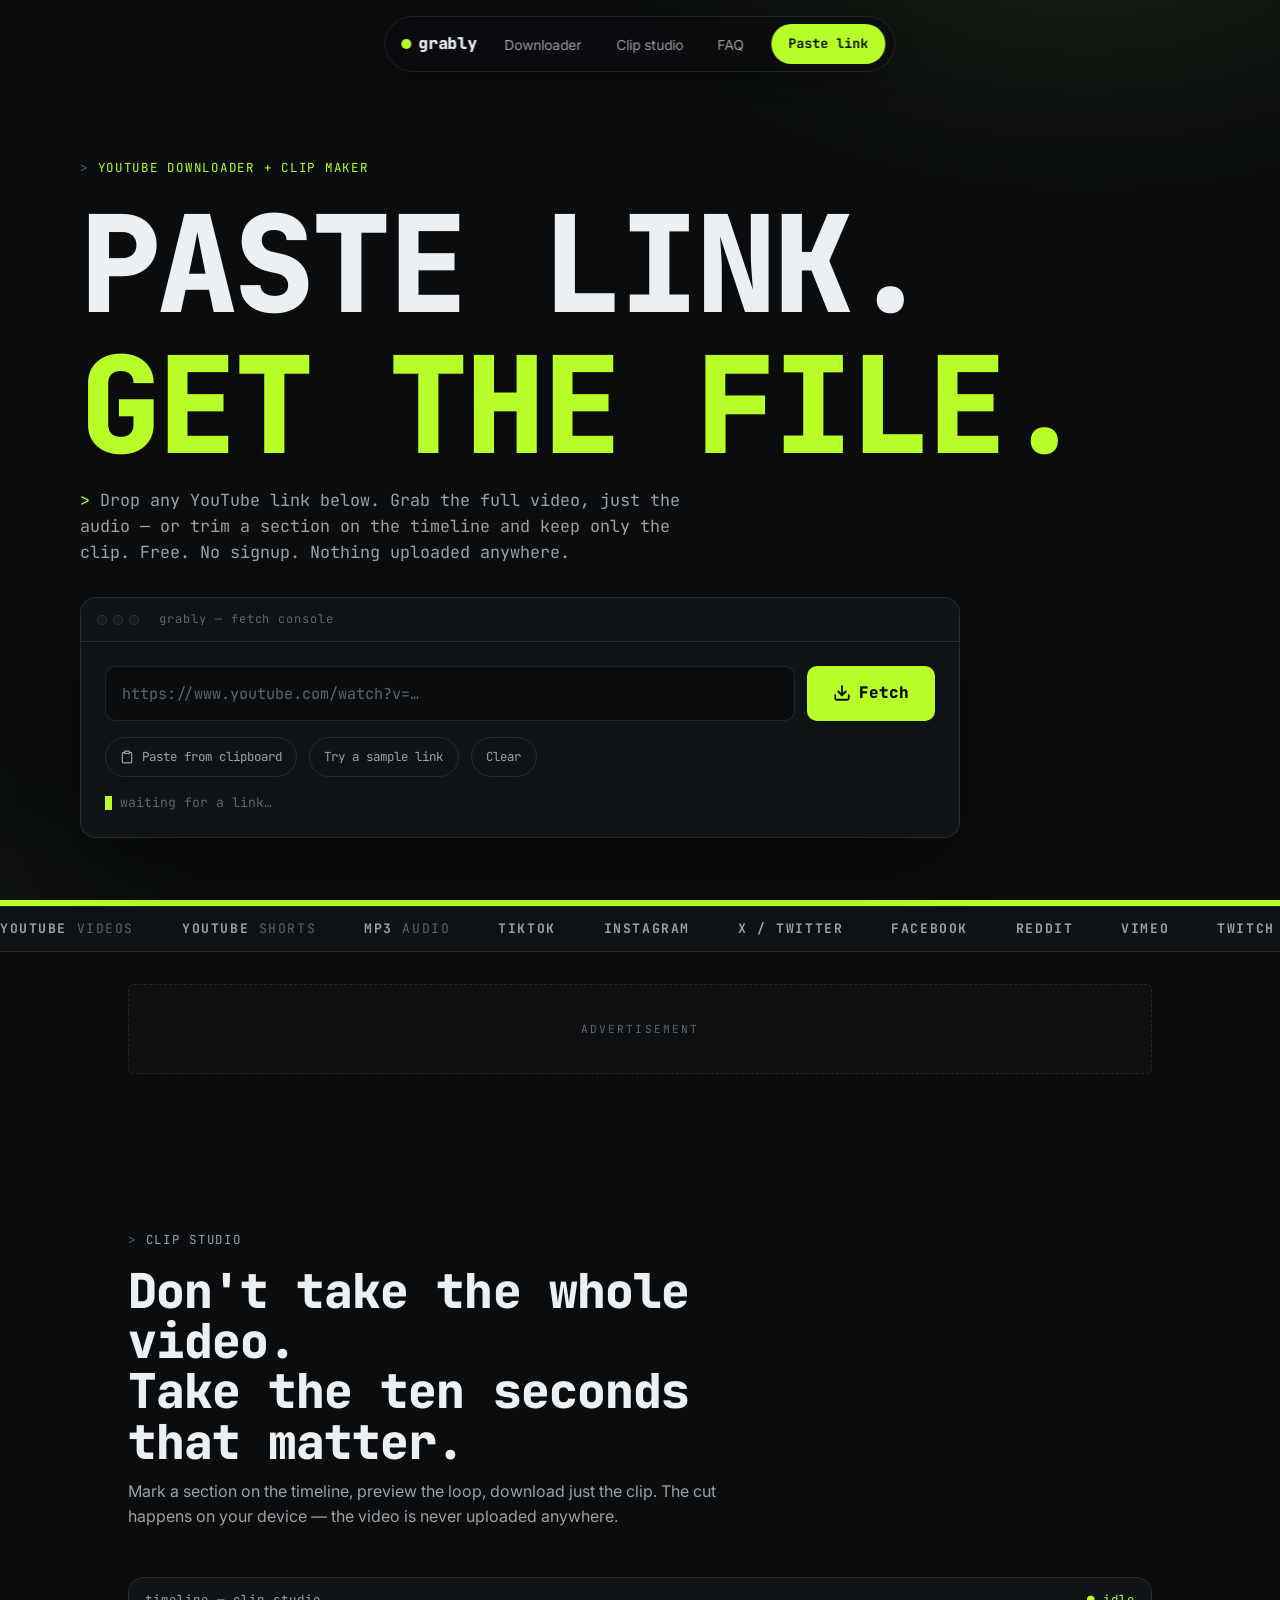
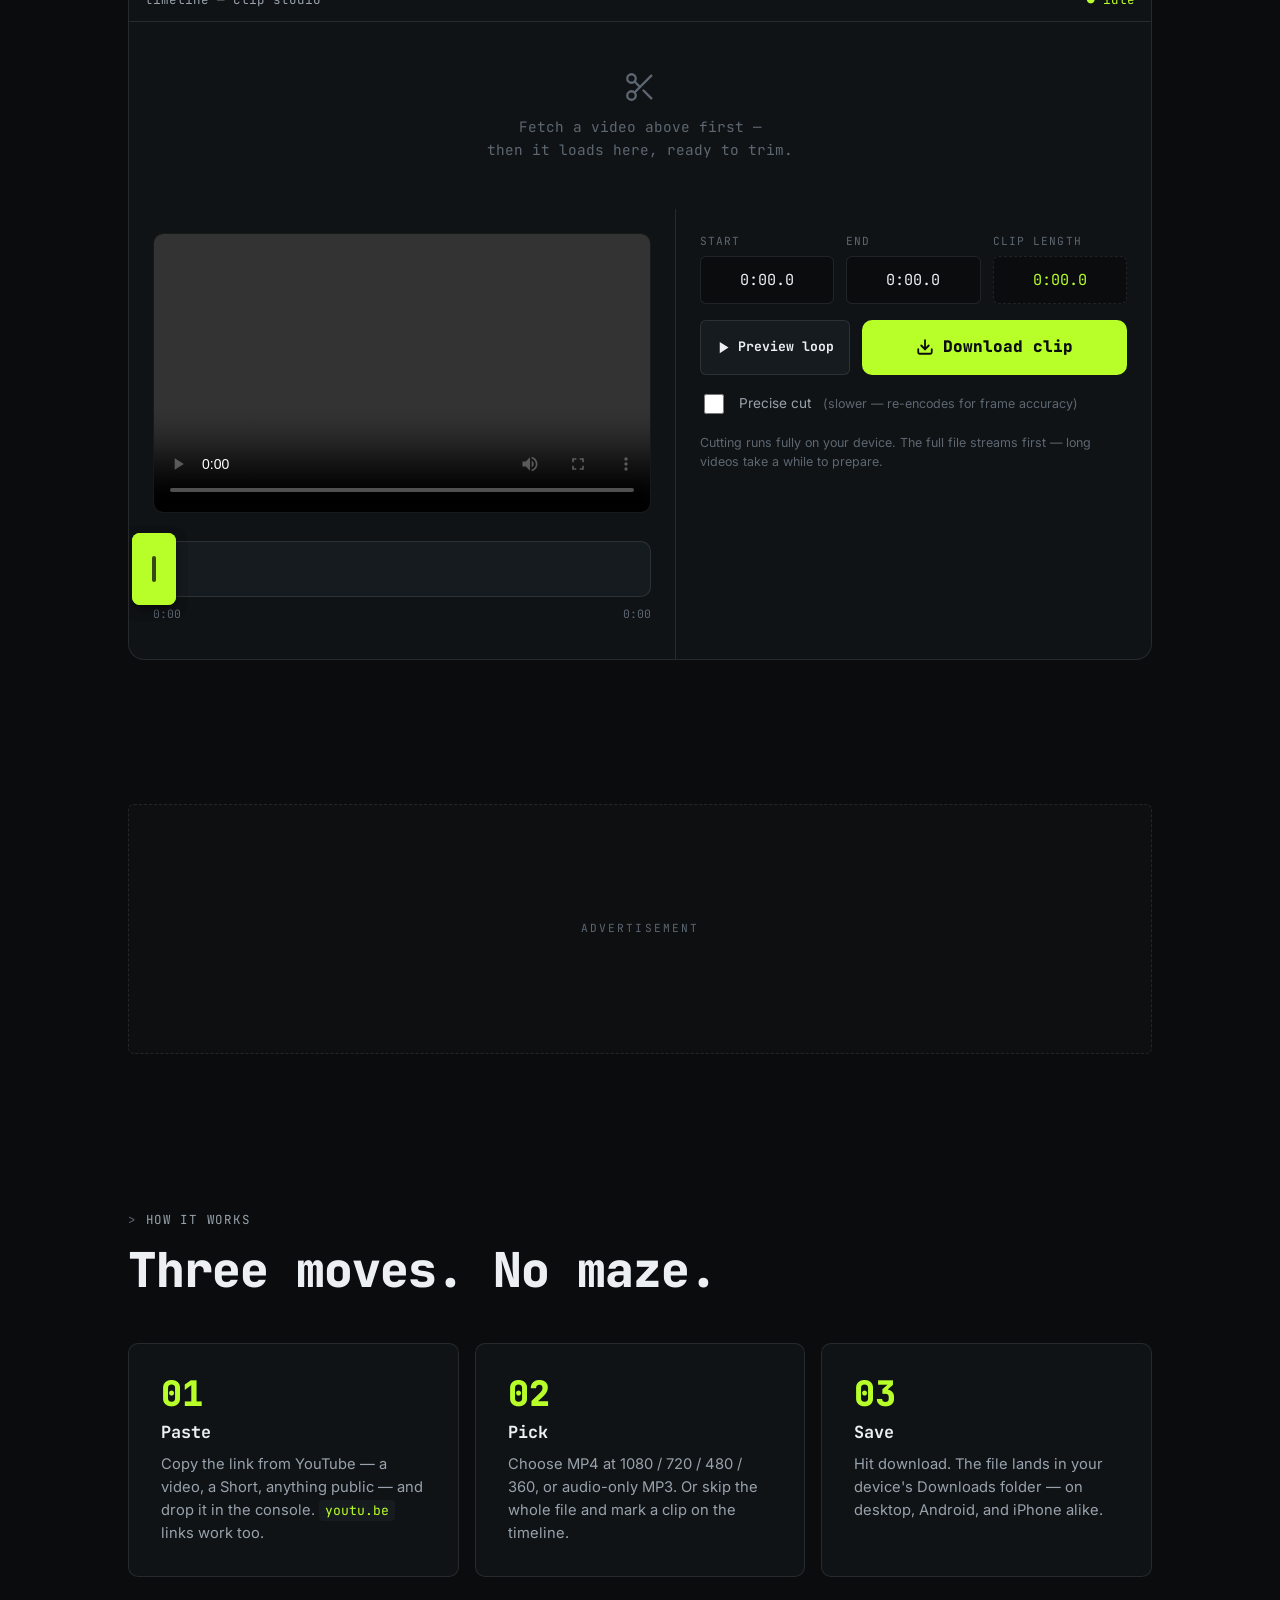
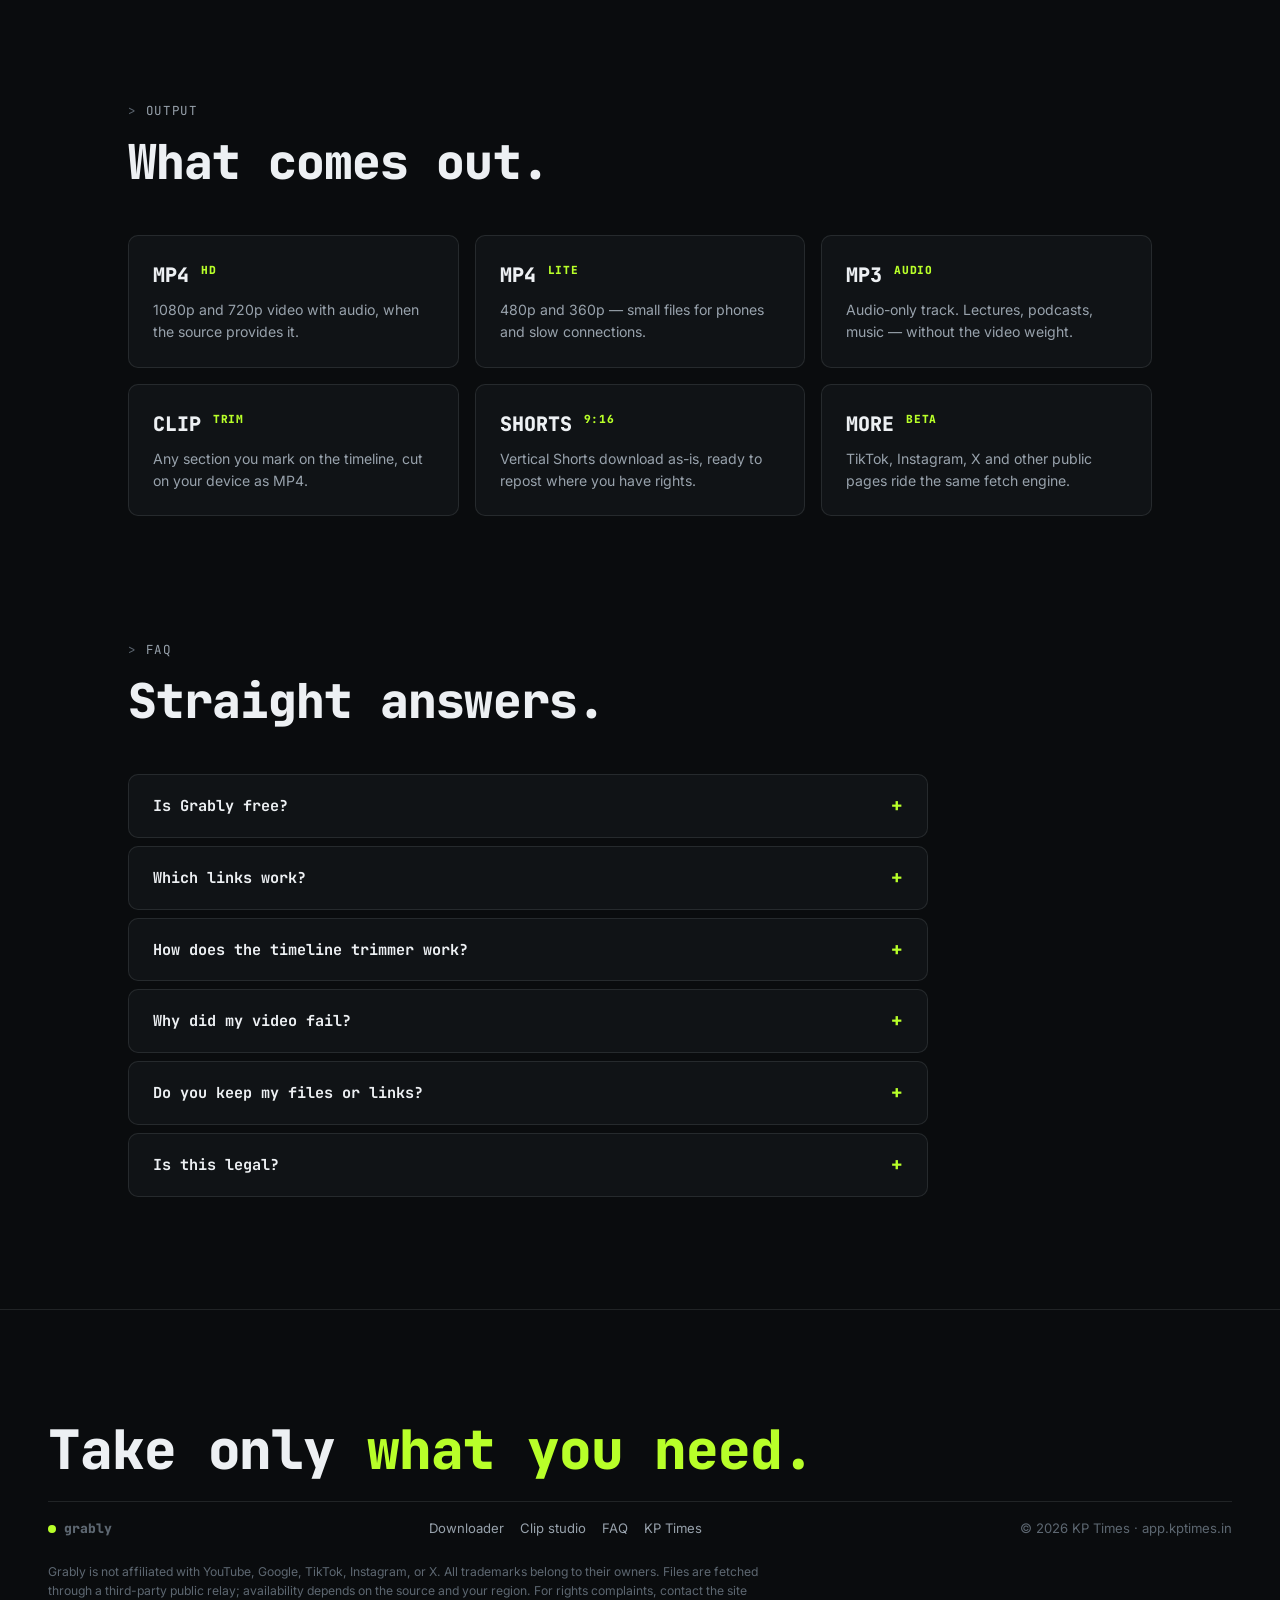
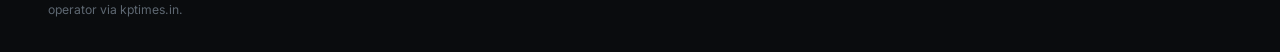
==== index.html @ d550abc9 "Grably v1: downloader console + timeline clip studio" ====
<!DOCTYPE html>
<html lang="en">
<head>
<meta charset="UTF-8">
<meta name="viewport" content="width=device-width, initial-scale=1.0">
<title>Grably — YouTube Video Downloader & Clip Maker</title>
<meta name="description" content="Paste a YouTube link, download the video or audio in seconds. Trim any section on the timeline and save just the clip. Free, no signup, works on any device.">
<link rel="canonical" href="https://app.kptimes.in/">
<meta property="og:title" content="Grably — Paste link. Get the file.">
<meta property="og:description" content="Download YouTube videos & audio, or trim a clip on the timeline. Free, no signup.">
<meta property="og:type" content="website">
<meta property="og:url" content="https://app.kptimes.in/">
<meta name="theme-color" content="#0a0c0e">
<link rel="icon" href="data:image/svg+xml,%3Csvg xmlns='http://www.w3.org/2000/svg' viewBox='0 0 32 32'%3E%3Crect width='32' height='32' rx='7' fill='%230a0c0e'/%3E%3Ccircle cx='16' cy='16' r='6' fill='%23b8ff29'/%3E%3Cpath d='M16 10v12M10 16h12' stroke='%230a0c0e' stroke-width='2.4' stroke-linecap='round'/%3E%3C/svg%3E">
<link rel="preconnect" href="https://fonts.googleapis.com">
<link rel="preconnect" href="https://fonts.gstatic.com" crossorigin>
<link href="https://fonts.googleapis.com/css2?family=Inter:wght@400;500;600&family=JetBrains+Mono:wght@500;700;800&display=swap" rel="stylesheet">
<link rel="stylesheet" href="css/tokens.css">
<link rel="stylesheet" href="css/app.css">
<script type="application/ld+json">
{"@context":"https://schema.org","@type":"WebApplication","name":"Grably","url":"https://app.kptimes.in/","applicationCategory":"MultimediaApplication","operatingSystem":"Any","offers":{"@type":"Offer","price":"0","priceCurrency":"USD"},"description":"Paste a YouTube link to download the video or audio, or trim a section on the timeline and save the clip."}
</script>
<script type="application/ld+json">
{"@context":"https://schema.org","@type":"FAQPage","mainEntity":[
{"@type":"Question","name":"Is Grably free?","acceptedAnswer":{"@type":"Answer","text":"Yes. No signup, no watermark, no download limits on our side."}},
{"@type":"Question","name":"Which sites work?","acceptedAnswer":{"@type":"Answer","text":"YouTube first — videos and Shorts. Many other public video pages also work through the same fetch engine."}},
{"@type":"Question","name":"How does the clip trimmer work?","acceptedAnswer":{"@type":"Answer","text":"Drag the two handles on the timeline to mark your section, preview it, then download just that clip. Cutting happens on your own device — nothing is uploaded anywhere."}},
{"@type":"Question","name":"Why did a video fail?","acceptedAnswer":{"@type":"Answer","text":"Private, age-restricted, region-locked or DRM-protected videos can't be fetched. The free relay can also be busy at peak times — wait a minute and retry."}},
{"@type":"Question","name":"Do you store my downloads?","acceptedAnswer":{"@type":"Answer","text":"No. Files pass through a transient relay and are never stored by us. Your link history stays in your own browser."}}
]}
</script>
</head>
<body>

<nav class="nav-pill" aria-label="Primary">
  <a class="wordmark" href="#top" aria-label="Grably home"><span class="dot" aria-hidden="true"></span>grably</a>
  <ul class="nav-pill__links">
    <li><a href="#downloader">Downloader</a></li>
    <li><a href="#studio">Clip studio</a></li>
    <li><a href="#faq">FAQ</a></li>
  </ul>
  <a class="btn-pill" href="#downloader">Paste link</a>
</nav>

<main id="top">
<!-- ============ MARQUEE HERO ============ -->
<header class="marquee" id="downloader">
  <div class="marquee__bg" aria-hidden="true"></div>
  <div class="marquee__inner">
    <p class="kicker">youtube downloader + clip maker</p>
    <h1 class="display-xxl">PASTE LINK.<br><span class="accent">GET THE FILE.</span></h1>
    <p class="marquee__sub"><span class="prompt">></span> Drop any YouTube link below. Grab the full video, just the audio — or trim a section on the timeline and keep only the clip. Free. No signup. Nothing uploaded anywhere.</p>

    <div class="console" role="region" aria-label="Video downloader">
      <div class="console__bar"><span class="lights" aria-hidden="true"><i></i><i></i><i></i></span>grably — fetch console</div>
      <div class="console__body">
        <div class="url-row">
          <input class="url-input" id="urlInput" type="url" inputmode="url" autocomplete="off" spellcheck="false"
                 placeholder="https://www.youtube.com/watch?v=…" aria-label="Paste a video link">
          <button class="btn-fetch" id="fetchBtn">
            <svg viewBox="0 0 24 24" fill="none" stroke="currentColor" stroke-width="2.4" stroke-linecap="round" stroke-linejoin="round" aria-hidden="true"><path d="M21 15v4a2 2 0 0 1-2 2H5a2 2 0 0 1-2-2v-4"/><polyline points="7 10 12 15 17 10"/><line x1="12" y1="15" x2="12" y2="3"/></svg>
            <span id="fetchLabel">Fetch</span>
          </button>
        </div>
        <div class="row-helpers">
          <button class="chip-btn" id="pasteBtn">
            <svg viewBox="0 0 24 24" fill="none" stroke="currentColor" stroke-width="2" stroke-linecap="round" stroke-linejoin="round" aria-hidden="true"><rect x="8" y="2" width="8" height="4" rx="1"/><path d="M16 4h2a2 2 0 0 1 2 2v14a2 2 0 0 1-2 2H6a2 2 0 0 1-2-2V6a2 2 0 0 1 2-2h2"/></svg>
            Paste from clipboard
          </button>
          <button class="chip-btn" id="sampleBtn">Try a sample link</button>
          <button class="chip-btn" id="clearBtn">Clear</button>
        </div>
        <p class="status-line" id="statusLine" role="status" aria-live="polite"><span class="caret" aria-hidden="true"></span><span id="statusText">waiting for a link…</span></p>

        <div class="result" id="result">
          <div class="result__media">
            <img class="result__thumb" id="resThumb" alt="Video thumbnail" loading="lazy">
            <div>
              <p class="result__title" id="resTitle">—</p>
              <p class="result__meta" id="resMeta">—</p>
            </div>
          </div>
          <div class="quality-row" id="qualityRow" role="group" aria-label="Choose format and quality"></div>
          <div class="result__actions">
            <a class="btn-ghost" id="dlBtn" href="#" download>
              <svg viewBox="0 0 24 24" fill="none" stroke="currentColor" stroke-width="2.4" stroke-linecap="round" stroke-linejoin="round" aria-hidden="true"><path d="M21 15v4a2 2 0 0 1-2 2H5a2 2 0 0 1-2-2v-4"/><polyline points="7 10 12 15 17 10"/><line x1="12" y1="15" x2="12" y2="3"/></svg>
              Download file
            </a>
            <button class="btn-ghost" id="clipBtn">
              <svg viewBox="0 0 24 24" fill="none" stroke="currentColor" stroke-width="2" stroke-linecap="round" stroke-linejoin="round" aria-hidden="true"><circle cx="6" cy="6" r="3"/><circle cx="6" cy="18" r="3"/><line x1="20" y1="4" x2="8.12" y2="15.88"/><line x1="14.47" y1="14.48" x2="20" y2="20"/><line x1="8.12" y1="8.12" x2="12" y2="12"/></svg>
              Trim a clip instead
            </button>
          </div>
          <p class="fineprint">File streams from a public relay — links expire after a while, so download promptly. Only fetch videos you have the right to save.</p>
        </div>
      </div>
    </div>
  </div>
</header>

<hr class="rule-thick">

<div class="ticker" aria-hidden="true">
  <div class="ticker__track" id="tickerTrack">
    <span><b>YouTube</b> videos</span><span><b>YouTube</b> Shorts</span><span><b>MP3</b> audio</span><span><b>TikTok</b></span><span><b>Instagram</b></span><span><b>X / Twitter</b></span><span><b>Facebook</b></span><span><b>Reddit</b></span><span><b>Vimeo</b></span><span><b>Twitch clips</b></span><span><b>Timeline trimmer</b></span><span><b>No signup</b></span>
  </div>
</div>

<!-- leaderboard ad -->
<div class="ad-slot"><div class="ad-box" id="adLeaderboard" data-ad="leaderboard">Advertisement</div></div>

<!-- ============ CLIP STUDIO ============ -->
<section class="section" id="studio">
  <div class="wrap">
    <div class="section__head rv">
      <p class="kicker">clip studio</p>
      <h2>Don't take the whole video.<br>Take the ten seconds that matter.</h2>
      <p>Mark a section on the timeline, preview the loop, download just the clip. The cut happens on your device — the video is never uploaded anywhere.</p>
    </div>
    <div class="studio rv" role="region" aria-label="Timeline clip studio">
      <div class="studio__bar"><span>timeline — clip studio</span><span class="live" id="studioState">● idle</span></div>
      <div id="studioEmpty" class="studio__empty">
        <svg viewBox="0 0 24 24" fill="none" stroke="currentColor" stroke-width="1.6" stroke-linecap="round" stroke-linejoin="round" aria-hidden="true"><circle cx="6" cy="6" r="3"/><circle cx="6" cy="18" r="3"/><line x1="20" y1="4" x2="8.12" y2="15.88"/><line x1="14.47" y1="14.48" x2="20" y2="20"/><line x1="8.12" y1="8.12" x2="12" y2="12"/></svg>
        <p>Fetch a video above first —<br>then it loads here, ready to trim.</p>
      </div>
      <div class="studio__grid" id="studioGrid" hidden>
        <div class="studio__preview">
          <video id="clipVideo" controls playsinline preload="metadata" crossorigin="anonymous"></video>
          <div class="timeline" id="timeline" aria-label="Clip timeline. Drag the handles to set start and end.">
            <div class="timeline__track" id="tlTrack">
              <div class="timeline__sel" id="tlSel"></div>
              <div class="timeline__playhead" id="tlPlay"></div>
              <div class="handle" id="hStart" role="slider" tabindex="0" aria-label="Clip start" aria-valuemin="0" aria-valuemax="100" aria-valuenow="0"></div>
              <div class="handle" id="hEnd" role="slider" tabindex="0" aria-label="Clip end" aria-valuemin="0" aria-valuemax="100" aria-valuenow="100"></div>
            </div>
            <div class="timeline__scale"><span id="tTotal0">0:00</span><span id="tTotal1">0:00</span></div>
          </div>
        </div>
        <div class="studio__controls">
          <div class="time-fields">
            <div class="field"><label for="tStart">Start</label><input id="tStart" value="0:00.0" inputmode="numeric"></div>
            <div class="field"><label for="tEnd">End</label><input id="tEnd" value="0:00.0" inputmode="numeric"></div>
            <div class="field"><label for="tDur">Clip length</label><input id="tDur" class="ro" value="0:00.0" readonly tabindex="-1" aria-readonly="true"></div>
          </div>
          <div class="studio__btns">
            <button class="q-btn" id="previewBtn">
              <svg viewBox="0 0 24 24" fill="currentColor" aria-hidden="true"><polygon points="6 3 20 12 6 21 6 3"/></svg>
              Preview loop
            </button>
            <button class="btn-fetch" id="cutBtn" style="flex:1; min-width: 200px;">
              <svg viewBox="0 0 24 24" fill="none" stroke="currentColor" stroke-width="2.4" stroke-linecap="round" stroke-linejoin="round" aria-hidden="true"><path d="M21 15v4a2 2 0 0 1-2 2H5a2 2 0 0 1-2-2v-4"/><polyline points="7 10 12 15 17 10"/><line x1="12" y1="15" x2="12" y2="3"/></svg>
              <span id="cutLabel">Download clip</span>
            </button>
          </div>
          <label class="toggle-row"><input type="checkbox" id="preciseCut"> Precise cut <span class="fineprint">(slower — re-encodes for frame accuracy)</span></label>
          <div class="progress" id="cutProgress"><div class="progress__bar"><i id="cutBar"></i></div><span id="cutPct">0%</span></div>
          <p class="fineprint" id="cutNote">Cutting runs fully on your device. The full file streams first — long videos take a while to prepare.</p>
        </div>
      </div>
    </div>
  </div>
</section>

<!-- in-content ad -->
<div class="ad-slot"><div class="ad-box tall" id="adIncontent" data-ad="incontent">Advertisement</div></div>

<!-- ============ HOW IT WORKS ============ -->
<section class="section" id="how">
  <div class="wrap">
    <div class="section__head rv">
      <p class="kicker">how it works</p>
      <h2>Three moves. No maze.</h2>
    </div>
    <div class="steps">
      <div class="step rv"><span class="step__n">01</span><h3>Paste</h3><p>Copy the link from YouTube — a video, a Short, anything public — and drop it in the console. <code>youtu.be</code> links work too.</p></div>
      <div class="step rv"><span class="step__n">02</span><h3>Pick</h3><p>Choose MP4 at 1080 / 720 / 480 / 360, or audio-only MP3. Or skip the whole file and mark a clip on the timeline.</p></div>
      <div class="step rv"><span class="step__n">03</span><h3>Save</h3><p>Hit download. The file lands in your device's Downloads folder — on desktop, Android, and iPhone alike.</p></div>
    </div>
  </div>
</section>

<!-- ============ FORMATS ============ -->
<section class="section" id="formats" style="padding-top:0">
  <div class="wrap">
    <div class="section__head rv">
      <p class="kicker">output</p>
      <h2>What comes out.</h2>
    </div>
    <div class="format-grid">
      <div class="format rv"><b>MP4 <span class="tag">HD</span></b><span>1080p and 720p video with audio, when the source provides it.</span></div>
      <div class="format rv"><b>MP4 <span class="tag">LITE</span></b><span>480p and 360p — small files for phones and slow connections.</span></div>
      <div class="format rv"><b>MP3 <span class="tag">AUDIO</span></b><span>Audio-only track. Lectures, podcasts, music — without the video weight.</span></div>
      <div class="format rv"><b>CLIP <span class="tag">TRIM</span></b><span>Any section you mark on the timeline, cut on your device as MP4.</span></div>
      <div class="format rv"><b>SHORTS <span class="tag">9:16</span></b><span>Vertical Shorts download as-is, ready to repost where you have rights.</span></div>
      <div class="format rv"><b>MORE <span class="tag">BETA</span></b><span>TikTok, Instagram, X and other public pages ride the same fetch engine.</span></div>
    </div>
  </div>
</section>

<!-- ============ FAQ ============ -->
<section class="section" id="faq" style="padding-top:0">
  <div class="wrap">
    <div class="section__head rv">
      <p class="kicker">faq</p>
      <h2>Straight answers.</h2>
    </div>
    <div class="faq">
      <details class="rv"><summary>Is Grably free?<span class="pm" aria-hidden="true">+</span></summary><div class="a">Yes. No signup, no watermark, and no download limits on our side. The fetch itself runs through a free public relay.</div></details>
      <details class="rv"><summary>Which links work?<span class="pm" aria-hidden="true">+</span></summary><div class="a">YouTube first — <strong>watch pages, youtu.be links, Shorts, live replays</strong>. Many other public video pages (TikTok, Instagram, X, Facebook, Reddit, Vimeo) work through the same engine, marked beta because results vary.</div></details>
      <details class="rv"><summary>How does the timeline trimmer work?<span class="pm" aria-hidden="true">+</span></summary><div class="a">Drag the two handles to mark your section, preview the loop, then download just that clip. The cut runs <strong>entirely on your device</strong> — the video is streamed, trimmed locally, and never uploaded anywhere.</div></details>
      <details class="rv"><summary>Why did my video fail?<span class="pm" aria-hidden="true">+</span></summary><div class="a">Private, members-only, age-restricted, region-locked or DRM-protected videos can't be fetched — no downloader can reach those. The free relay can also be busy at peak times; wait a minute and retry.</div></details>
      <details class="rv"><summary>Do you keep my files or links?<span class="pm" aria-hidden="true">+</span></summary><div class="a"><strong>No.</strong> Files pass through a transient relay and are never stored by us. Your recent links live only in your own browser's local storage — clear them any time.</div></details>
      <details class="rv"><summary>Is this legal?<span class="pm" aria-hidden="true">+</span></summary><div class="a">Only download videos you own, have permission to save, or that are explicitly free to reuse. Respect creators and YouTube's Terms — this page isn't legal advice.</div></details>
    </div>
  </div>
</section>

<!-- ============ FT5 STATEMENT FOOTER ============ -->
<footer class="foot-stmt">
  <p class="foot-stmt__line rv">Take only <span class="accent">what you need.</span></p>
  <div class="foot-stmt__meta">
    <span class="wordmark" style="font-family:var(--font-display);font-weight:800"><span class="dot" aria-hidden="true"></span> grably</span>
    <nav aria-label="Footer"><a href="#downloader">Downloader</a><a href="#studio">Clip studio</a><a href="#faq">FAQ</a><a href="https://kptimes.in" rel="noopener">KP Times</a></nav>
    <span>© 2026 KP Times · app.kptimes.in</span>
  </div>
  <p class="disclaimer">Grably is not affiliated with YouTube, Google, TikTok, Instagram, or X. All trademarks belong to their owners. Files are fetched through a third-party public relay; availability depends on the source and your region. For rights complaints, contact the site operator via kptimes.in.</p>
</footer>
</main>

<div class="ad-sticky" id="adStickyWrap"><div class="ad-box" id="adSticky" data-ad="sticky">Advertisement</div></div>

<script src="js/config.js"></script>
<script src="js/app.js"></script>
<script src="js/clip.js"></script>
</body>
</html>
---- css/tokens.css ----
/* Hallmark · pre-emit critique: P5 H4 E5 S4 R5 V5
 * macrostructure: Marquee Hero · theme: Terminal (catalog) · genre: atmospheric
 * nav: N5 Floating pill · footer: Ft5 Statement · enrichment: none (typography only)
 * audience: anyone who wants a video file fast · use: paste link -> download / trim clip -> download
 * tone: bold utilitarian · brief: "crazy" downloader + timeline clip studio, zero own-server load
 */
:root {
  /* paper band: dark */
  --color-paper: #0a0c0e;
  --color-paper-2: #101316;
  --color-paper-3: #161b20;
  --color-ink: #edf0f3;
  --color-muted: #98a2ac;
  --color-faint: #5d6771;
  /* accent: phosphor lime */
  --color-accent: #b8ff29;
  --color-accent-dim: #8fd41a;
  --color-on-accent: #0a0c0e;
  --color-danger: #ff5c5c;
  --color-warn: #ffb02e;
  --color-rule: rgba(237, 240, 243, 0.1);
  --color-card: #101316;
  /* type */
  --font-display: "JetBrains Mono", "SFMono-Regular", Consolas, monospace;
  --font-body: "Inter", system-ui, -apple-system, "Segoe UI", sans-serif;
  /* space: 4pt */
  --space-2xs: 0.25rem;
  --space-xs: 0.5rem;
  --space-sm: 0.75rem;
  --space-md: 1rem;
  --space-lg: 1.5rem;
  --space-xl: 2rem;
  --space-2xl: 3rem;
  --space-3xl: 4.5rem;
  --space-4xl: 7rem;
  --page-gutter: clamp(1rem, 4vw, 3rem);
  --rule-hair: 1px;
  --radius-sm: 6px;
  --radius-md: 10px;
  --radius-lg: 16px;
  --ease-out: cubic-bezier(0.22, 1, 0.36, 1);
}
---- css/app.css ----
/* Grably — Terminal theme · Marquee Hero */
*, *::before, *::after { box-sizing: border-box; }
html, body { overflow-x: clip; }
html { scroll-behavior: smooth; }
body {
  margin: 0;
  background: var(--color-paper);
  color: var(--color-ink);
  font-family: var(--font-body);
  font-size: 16px;
  line-height: 1.55;
  -webkit-font-smoothing: antialiased;
}
::selection { background: var(--color-accent); color: var(--color-on-accent); }
h1, h2, h3, h4 { font-family: var(--font-display); font-style: normal; line-height: 1.05; margin: 0; }
p { margin: 0; }
a { color: inherit; }
img, video { max-width: 100%; display: block; }
button { font: inherit; cursor: pointer; }
:focus-visible { outline: 2px solid var(--color-accent); outline-offset: 3px; border-radius: 4px; }

.wrap { width: 100%; max-width: 1120px; margin-inline: auto; padding-inline: var(--page-gutter); }
.kicker {
  font-family: var(--font-display); font-size: 0.78rem; letter-spacing: 0.14em;
  text-transform: uppercase; color: var(--color-accent); margin: 0 0 var(--space-md);
}
.kicker::before { content: "> "; color: var(--color-faint); }

/* ---------- N5 floating pill ---------- */
.nav-pill {
  position: fixed; inset: var(--space-md) auto auto 50%;
  transform: translateX(-50%);
  display: inline-flex; align-items: center; gap: var(--space-md);
  padding: 0.45rem 0.6rem 0.45rem 1rem;
  background: color-mix(in oklch, var(--color-paper) 72%, transparent);
  backdrop-filter: blur(14px) saturate(130%);
  -webkit-backdrop-filter: blur(14px) saturate(130%);
  border: var(--rule-hair) solid var(--color-rule);
  border-radius: 999px;
  box-shadow: 0 10px 30px -12px rgba(0, 0, 0, 0.55);
  z-index: 50; white-space: nowrap; max-width: calc(100vw - 2rem);
}
.nav-pill .wordmark {
  font-family: var(--font-display); font-weight: 800; font-size: 1.02rem;
  letter-spacing: -0.01em; text-decoration: none; display: inline-flex; align-items: center; gap: 0.45rem;
}
.wordmark .dot { width: 0.6em; height: 0.6em; border-radius: 50%; background: var(--color-accent); display: inline-block; }
.nav-pill__links { display: flex; gap: var(--space-sm); list-style: none; margin: 0; padding: 0; }
.nav-pill__links a {
  text-decoration: none; font-size: 0.86rem; color: var(--color-muted);
  padding: 0.5rem 0.7rem; border-radius: 999px; transition: color 0.18s var(--ease-out), background 0.18s var(--ease-out);
}
.nav-pill__links a:hover { color: var(--color-ink); background: rgba(237, 240, 243, 0.07); }
.btn-pill {
  font-family: var(--font-display); font-size: 0.82rem; font-weight: 700;
  background: var(--color-accent); color: var(--color-on-accent);
  border: none; border-radius: 999px; padding: 0.6rem 1.05rem; text-decoration: none;
  transition: transform 0.16s var(--ease-out), box-shadow 0.16s var(--ease-out);
  display: inline-flex; align-items: center; gap: 0.4rem;
}
.btn-pill:hover { transform: translateY(-1px); box-shadow: 0 6px 22px -6px color-mix(in oklch, var(--color-accent) 60%, transparent); }
.btn-pill:active { transform: translateY(0); }

/* ---------- Marquee hero ---------- */
.marquee {
  min-height: 100svh;
  display: flex; flex-direction: column; justify-content: center;
  padding: calc(var(--space-4xl) + var(--space-xl)) var(--page-gutter) var(--space-2xl);
  position: relative;
}
.marquee__bg {
  position: absolute; inset: 0; pointer-events: none; overflow: hidden;
  background:
    radial-gradient(52rem 30rem at 85% -10%, rgba(184, 255, 41, 0.07), transparent 60%),
    radial-gradient(40rem 26rem at -10% 110%, rgba(184, 255, 41, 0.045), transparent 60%);
}
.marquee__inner { position: relative; width: 100%; max-width: 1120px; margin-inline: auto; }
.display-xxl {
  font-size: clamp(2.9rem, 10.5vw, 8.5rem);
  font-weight: 800; letter-spacing: -0.03em;
  overflow-wrap: anywhere; min-width: 0;
  margin: 0 0 var(--space-sm);
}
.display-xxl .accent { color: var(--color-accent); }
.marquee__sub {
  font-family: var(--font-display); font-size: clamp(0.9rem, 2.2vw, 1.05rem);
  color: var(--color-muted); max-width: 62ch; margin-bottom: var(--space-xl);
}
.marquee__sub .prompt { color: var(--color-accent); }

/* console: the tool */
.console {
  background: var(--color-paper-2);
  border: var(--rule-hair) solid var(--color-rule);
  border-radius: var(--radius-lg);
  overflow: hidden;
  box-shadow: 0 30px 80px -30px rgba(0, 0, 0, 0.7);
  max-width: 880px;
}
.console__bar {
  display: flex; align-items: center; gap: var(--space-xs);
  padding: var(--space-sm) var(--space-md);
  border-bottom: var(--rule-hair) solid var(--color-rule);
  font-family: var(--font-display); font-size: 0.75rem; color: var(--color-faint);
  letter-spacing: 0.08em;
}
.console__bar .lights { display: flex; gap: 6px; margin-right: var(--space-sm); }
.console__bar .lights i { width: 10px; height: 10px; border-radius: 50%; background: var(--color-paper-3); border: 1px solid var(--color-rule); }
.console__body { padding: var(--space-lg); display: grid; gap: var(--space-md); }
.url-row { display: grid; grid-template-columns: minmax(0, 1fr) auto; gap: var(--space-sm); }
.url-input {
  font-family: var(--font-display); font-size: 0.95rem;
  background: var(--color-paper); color: var(--color-ink);
  border: var(--rule-hair) solid var(--color-rule); border-radius: var(--radius-md);
  padding: 0.95rem 1rem; width: 100%; min-width: 0;
  transition: border-color 0.18s var(--ease-out);
}
.url-input::placeholder { color: var(--color-faint); }
.url-input:hover { border-color: rgba(237, 240, 243, 0.22); }
.url-input[aria-invalid="true"] { border-color: var(--color-danger); }
.btn-fetch {
  font-family: var(--font-display); font-weight: 800; font-size: 1rem;
  background: var(--color-accent); color: var(--color-on-accent);
  border: none; border-radius: var(--radius-md);
  padding: 0.95rem 1.6rem; min-height: 52px; min-width: 44px;
  display: inline-flex; align-items: center; justify-content: center; gap: 0.55rem;
  transition: transform 0.16s var(--ease-out), box-shadow 0.16s var(--ease-out), opacity 0.16s;
}
.btn-fetch:hover:not(:disabled) { transform: translateY(-1px); box-shadow: 0 10px 28px -8px color-mix(in oklch, var(--color-accent) 65%, transparent); }
.btn-fetch:active:not(:disabled) { transform: translateY(0); }
.btn-fetch:disabled { opacity: 0.55; cursor: wait; }
.btn-fetch svg { width: 18px; height: 18px; flex: none; }
.spin { animation: rot 0.9s linear infinite; }
@keyframes rot { to { transform: rotate(360deg); } }
.row-helpers { display: flex; flex-wrap: wrap; gap: var(--space-sm); align-items: center; }
.chip-btn {
  font-family: var(--font-display); font-size: 0.78rem;
  background: transparent; color: var(--color-muted);
  border: var(--rule-hair) solid var(--color-rule); border-radius: 999px;
  padding: 0.5rem 0.9rem; min-height: 40px;
  display: inline-flex; align-items: center; gap: 0.45rem;
  transition: color 0.16s, border-color 0.16s, background 0.16s;
}
.chip-btn:hover { color: var(--color-ink); border-color: rgba(237, 240, 243, 0.3); }
.chip-btn svg { width: 14px; height: 14px; }
.status-line {
  font-family: var(--font-display); font-size: 0.82rem; color: var(--color-faint);
  min-height: 1.4em; display: flex; align-items: center; gap: 0.5rem;
}
.status-line.ok { color: var(--color-accent); }
.status-line.err { color: var(--color-danger); }
.status-line .caret { display: inline-block; width: 0.55em; height: 1.1em; background: var(--color-accent); animation: blink 1s steps(1) infinite; }
@keyframes blink { 50% { opacity: 0; } }

/* result card */
.result { display: none; gap: var(--space-md); border-top: var(--rule-hair) solid var(--color-rule); padding-top: var(--space-md); }
.result.show { display: grid; }
.result__media { display: grid; grid-template-columns: 168px minmax(0, 1fr); gap: var(--space-md); align-items: start; }
.result__thumb {
  width: 168px; aspect-ratio: 16/9; object-fit: cover; border-radius: var(--radius-sm);
  border: var(--rule-hair) solid var(--color-rule); background: var(--color-paper-3);
}
.result__title { font-family: var(--font-display); font-size: 0.95rem; font-weight: 700; overflow-wrap: anywhere; margin-bottom: 0.35rem; }
.result__meta { font-size: 0.8rem; color: var(--color-faint); font-family: var(--font-display); }
.quality-row { display: flex; flex-wrap: wrap; gap: var(--space-xs); }
.q-btn {
  font-family: var(--font-display); font-size: 0.82rem; font-weight: 700;
  background: var(--color-paper-3); color: var(--color-ink);
  border: var(--rule-hair) solid var(--color-rule); border-radius: var(--radius-sm);
  padding: 0.65rem 0.95rem; min-height: 44px;
  display: inline-flex; align-items: center; gap: 0.45rem;
  transition: border-color 0.16s, background 0.16s, transform 0.16s var(--ease-out);
}
.q-btn:hover { border-color: var(--color-accent); transform: translateY(-1px); }
.q-btn:active { transform: translateY(0); }
.q-btn.is-audio { border-style: dashed; }
.q-btn svg { width: 15px; height: 15px; }
.result__actions { display: flex; flex-wrap: wrap; gap: var(--space-sm); }
.btn-ghost {
  font-family: var(--font-display); font-size: 0.85rem; font-weight: 700;
  background: transparent; color: var(--color-accent);
  border: 1px solid color-mix(in oklch, var(--color-accent) 45%, transparent);
  border-radius: var(--radius-md); padding: 0.8rem 1.2rem; min-height: 48px;
  display: inline-flex; align-items: center; gap: 0.5rem; text-decoration: none;
  transition: background 0.16s, transform 0.16s var(--ease-out);
}
.btn-ghost:hover { background: color-mix(in oklch, var(--color-accent) 12%, transparent); transform: translateY(-1px); }
.btn-ghost svg { width: 16px; height: 16px; }
.fineprint { font-size: 0.78rem; color: var(--color-faint); }

/* thick divider */
.rule-thick { border: none; border-top: 6px solid var(--color-accent); margin: 0; }

/* ticker */
.ticker { border-block: var(--rule-hair) solid var(--color-rule); background: var(--color-paper-2); overflow: hidden; }
.ticker__track { display: flex; gap: var(--space-2xl); padding: var(--space-sm) 0; width: max-content; animation: tick 28s linear infinite; }
.ticker span { font-family: var(--font-display); font-size: 0.82rem; letter-spacing: 0.12em; text-transform: uppercase; color: var(--color-faint); white-space: nowrap; }
.ticker span b { color: var(--color-muted); font-weight: 700; }
@keyframes tick { to { transform: translateX(-50%); } }

/* sections */
.section { padding: var(--space-4xl) 0; }
.section__head { margin-bottom: var(--space-2xl); max-width: 70ch; }
.section__head h2 { font-size: clamp(1.7rem, 4.6vw, 3rem); font-weight: 800; letter-spacing: -0.02em; overflow-wrap: anywhere; }
.section__head p { color: var(--color-muted); margin-top: var(--space-sm); max-width: 62ch; }

/* clip studio */
.studio {
  background: var(--color-paper-2); border: var(--rule-hair) solid var(--color-rule);
  border-radius: var(--radius-lg); overflow: hidden;
}
.studio__bar {
  display: flex; align-items: center; justify-content: space-between; gap: var(--space-sm);
  padding: var(--space-sm) var(--space-md); border-bottom: var(--rule-hair) solid var(--color-rule);
  font-family: var(--font-display); font-size: 0.78rem; color: var(--color-muted); letter-spacing: 0.08em;
}
.studio__bar .live { color: var(--color-accent); }
.studio__grid { display: grid; grid-template-columns: minmax(0, 1.15fr) minmax(0, 1fr); gap: 0; }
.studio__preview { padding: var(--space-lg); border-right: var(--rule-hair) solid var(--color-rule); display: grid; gap: var(--space-md); align-content: start; }
.studio__preview video { width: 100%; aspect-ratio: 16/9; background: #000; border-radius: var(--radius-md); border: var(--rule-hair) solid var(--color-rule); }
.studio__controls { padding: var(--space-lg); display: grid; gap: var(--space-md); align-content: start; }
.studio__empty {
  padding: var(--space-2xl); text-align: center; color: var(--color-faint);
  font-family: var(--font-display); font-size: 0.9rem; display: grid; gap: var(--space-sm); justify-items: center;
}
.studio__empty svg { width: 34px; height: 34px; color: var(--color-faint); }

/* timeline */
.timeline { user-select: none; -webkit-user-select: none; touch-action: none; padding: var(--space-sm) 0; }
.timeline__track {
  position: relative; height: 56px; border-radius: var(--radius-md);
  background: var(--color-paper-3); border: var(--rule-hair) solid var(--color-rule);
}
.timeline__sel {
  position: absolute; top: 0; bottom: 0; left: 0; right: 100%;
  background: color-mix(in oklch, var(--color-accent) 22%, transparent);
  border-inline: 2px solid var(--color-accent); border-radius: 4px;
}
.timeline__playhead {
  position: absolute; top: -4px; bottom: -4px; width: 2px; left: 0;
  background: var(--color-ink); opacity: 0.85; pointer-events: none;
}
.handle {
  position: absolute; top: 50%; width: 44px; height: 72px; transform: translate(-50%, -50%);
  background: var(--color-accent); border-radius: 8px; cursor: ew-resize;
  display: flex; align-items: center; justify-content: center;
  box-shadow: 0 4px 14px -4px rgba(0,0,0,0.6);
  touch-action: none;
}
.handle::after { content: ""; width: 4px; height: 26px; border-radius: 2px; background: var(--color-on-accent); opacity: 0.75; }
.handle:focus-visible { outline: 2px solid var(--color-ink); outline-offset: 3px; }
.timeline__scale { display: flex; justify-content: space-between; font-family: var(--font-display); font-size: 0.72rem; color: var(--color-faint); margin-top: var(--space-xs); }
.time-fields { display: grid; grid-template-columns: minmax(0,1fr) minmax(0,1fr) minmax(0,1fr); gap: var(--space-sm); }
.field label { display: block; font-family: var(--font-display); font-size: 0.7rem; letter-spacing: 0.1em; text-transform: uppercase; color: var(--color-faint); margin-bottom: 0.35rem; }
.field input {
  width: 100%; font-family: var(--font-display); font-size: 0.95rem; text-align: center;
  background: var(--color-paper); color: var(--color-ink);
  border: var(--rule-hair) solid var(--color-rule); border-radius: var(--radius-sm);
  padding: 0.7rem 0.4rem; min-height: 48px;
}
.field input:focus { border-color: var(--color-accent); outline: none; }
.field .ro { color: var(--color-accent); border-style: dashed; }
.studio__btns { display: flex; flex-wrap: wrap; gap: var(--space-sm); }
.progress { display: none; gap: var(--space-sm); align-items: center; font-family: var(--font-display); font-size: 0.82rem; color: var(--color-muted); }
.progress.show { display: flex; }
.progress__bar { flex: 1; height: 8px; background: var(--color-paper-3); border-radius: 99px; overflow: hidden; }
.progress__bar i { display: block; height: 100%; width: 0%; background: var(--color-accent); border-radius: 99px; transition: width 0.2s; }
.toggle-row { display: flex; align-items: center; gap: var(--space-sm); font-size: 0.85rem; color: var(--color-muted); }
.toggle-row input { width: 20px; height: 20px; accent-color: var(--color-accent); }

/* steps */
.steps { display: grid; grid-template-columns: repeat(3, minmax(0, 1fr)); gap: var(--space-md); }
.step {
  border: var(--rule-hair) solid var(--color-rule); border-radius: var(--radius-md);
  padding: var(--space-xl); background: var(--color-paper-2);
  display: grid; gap: var(--space-sm); align-content: start;
  transition: border-color 0.2s, transform 0.2s var(--ease-out);
}
.step:hover { border-color: color-mix(in oklch, var(--color-accent) 40%, transparent); transform: translateY(-3px); }
.step__n { font-family: var(--font-display); font-size: 2.2rem; font-weight: 800; color: var(--color-accent); line-height: 1; }
.step h3 { font-size: 1.05rem; font-weight: 700; }
.step p { color: var(--color-muted); font-size: 0.92rem; }
.step code { font-family: var(--font-display); font-size: 0.82rem; color: var(--color-accent); background: var(--color-paper-3); padding: 0.15em 0.45em; border-radius: 4px; }

/* formats */
.format-grid { display: grid; grid-template-columns: repeat(3, minmax(0, 1fr)); gap: var(--space-md); }
.format {
  border: var(--rule-hair) solid var(--color-rule); border-radius: var(--radius-md);
  padding: var(--space-lg); background: var(--color-paper-2); display: grid; gap: var(--space-xs);
}
.format b { font-family: var(--font-display); font-size: 1.25rem; font-weight: 800; }
.format b .tag { font-size: 0.7rem; color: var(--color-accent); vertical-align: super; letter-spacing: 0.06em; }
.format span { color: var(--color-muted); font-size: 0.88rem; }

/* faq */
.faq { display: grid; gap: var(--space-xs); max-width: 800px; }
.faq details {
  border: var(--rule-hair) solid var(--color-rule); border-radius: var(--radius-md);
  background: var(--color-paper-2); overflow: hidden;
}
.faq summary {
  font-family: var(--font-display); font-weight: 700; font-size: 0.95rem;
  padding: var(--space-md) var(--space-lg); cursor: pointer; list-style: none;
  display: flex; justify-content: space-between; align-items: center; gap: var(--space-md);
  min-height: 56px;
}
.faq summary::-webkit-details-marker { display: none; }
.faq summary .pm { color: var(--color-accent); font-size: 1.2rem; flex: none; }
.faq details[open] summary .pm { transform: rotate(45deg); }
.faq .a { padding: 0 var(--space-lg) var(--space-lg); color: var(--color-muted); font-size: 0.93rem; max-width: 68ch; }
.faq .a b, .faq .a strong { color: var(--color-ink); }

/* ads */
.ad-slot { margin: var(--space-xl) auto; max-width: 1120px; padding-inline: var(--page-gutter); }
.ad-box {
  border: 1px dashed var(--color-rule); border-radius: var(--radius-sm);
  min-height: 90px; display: flex; align-items: center; justify-content: center;
  font-family: var(--font-display); font-size: 0.7rem; letter-spacing: 0.18em;
  text-transform: uppercase; color: var(--color-faint); background: rgba(237,240,243,0.015);
}
.ad-box.tall { min-height: 250px; }
.ad-sticky {
  position: fixed; left: 0; right: 0; bottom: 0; z-index: 40; display: none;
  justify-content: center; padding: var(--space-xs);
  background: color-mix(in oklch, var(--color-paper) 88%, transparent);
  backdrop-filter: blur(10px); border-top: var(--rule-hair) solid var(--color-rule);
}
.ad-sticky .ad-box { min-height: 56px; width: min(100%, 480px); margin: 0; }

/* Ft5 statement footer */
.foot-stmt { padding: var(--space-4xl) var(--page-gutter) var(--space-xl); display: grid; gap: var(--space-lg); border-top: var(--rule-hair) solid var(--color-rule); }
.foot-stmt__line {
  font-family: var(--font-display); font-weight: 800;
  font-size: clamp(1.9rem, 5.4vw, 3.4rem); line-height: 1.02; letter-spacing: -0.02em;
  max-width: 30ch; margin: 0; overflow-wrap: anywhere;
}
.foot-stmt__line .accent { color: var(--color-accent); }
.foot-stmt__meta {
  display: flex; justify-content: space-between; align-items: baseline; gap: var(--space-md); flex-wrap: wrap;
  padding-top: var(--space-md); border-top: var(--rule-hair) solid var(--color-rule);
  font-size: 0.82rem; color: var(--color-faint);
}
.foot-stmt__meta nav { display: flex; gap: var(--space-md); flex-wrap: wrap; }
.foot-stmt__meta a { color: var(--color-muted); text-decoration: none; }
.foot-stmt__meta a:hover { color: var(--color-ink); }
.disclaimer { font-size: 0.76rem; color: var(--color-faint); max-width: 90ch; }

/* reveal */
.rv { opacity: 0; transform: translateY(22px); transition: opacity 0.6s var(--ease-out), transform 0.6s var(--ease-out); }
.rv.in { opacity: 1; transform: none; }

/* ---------- responsive ---------- */
@media (max-width: 900px) {
  .studio__grid { grid-template-columns: minmax(0, 1fr); }
  .studio__preview { border-right: none; border-bottom: var(--rule-hair) solid var(--color-rule); }
  .steps { grid-template-columns: minmax(0, 1fr); }
  .format-grid { grid-template-columns: repeat(2, minmax(0, 1fr)); }
}
@media (max-width: 640px) {
  .nav-pill__links { display: none; }
  .nav-pill { gap: var(--space-sm); }
  .url-row { grid-template-columns: minmax(0, 1fr); }
  .btn-fetch { width: 100%; }
  .result__media { grid-template-columns: minmax(0, 1fr); }
  .result__thumb { width: 100%; max-width: 320px; }
  .format-grid { grid-template-columns: minmax(0, 1fr); }
  .time-fields { grid-template-columns: minmax(0, 1fr) minmax(0, 1fr); }
  .ad-sticky { display: flex; }
  body { padding-bottom: 76px; }
  .section { padding: var(--space-3xl) 0; }
}
@media (max-width: 380px) {
  .console__body { padding: var(--space-md); }
  .display-xxl { font-size: clamp(2.4rem, 13vw, 3rem); }
}
@media (prefers-reduced-motion: reduce) {
  html { scroll-behavior: auto; }
  *, *::before, *::after { animation-duration: 0.001s !important; transition-duration: 0.001s !important; }
  .ticker__track { animation: none; }
  .rv { opacity: 1; transform: none; }
}
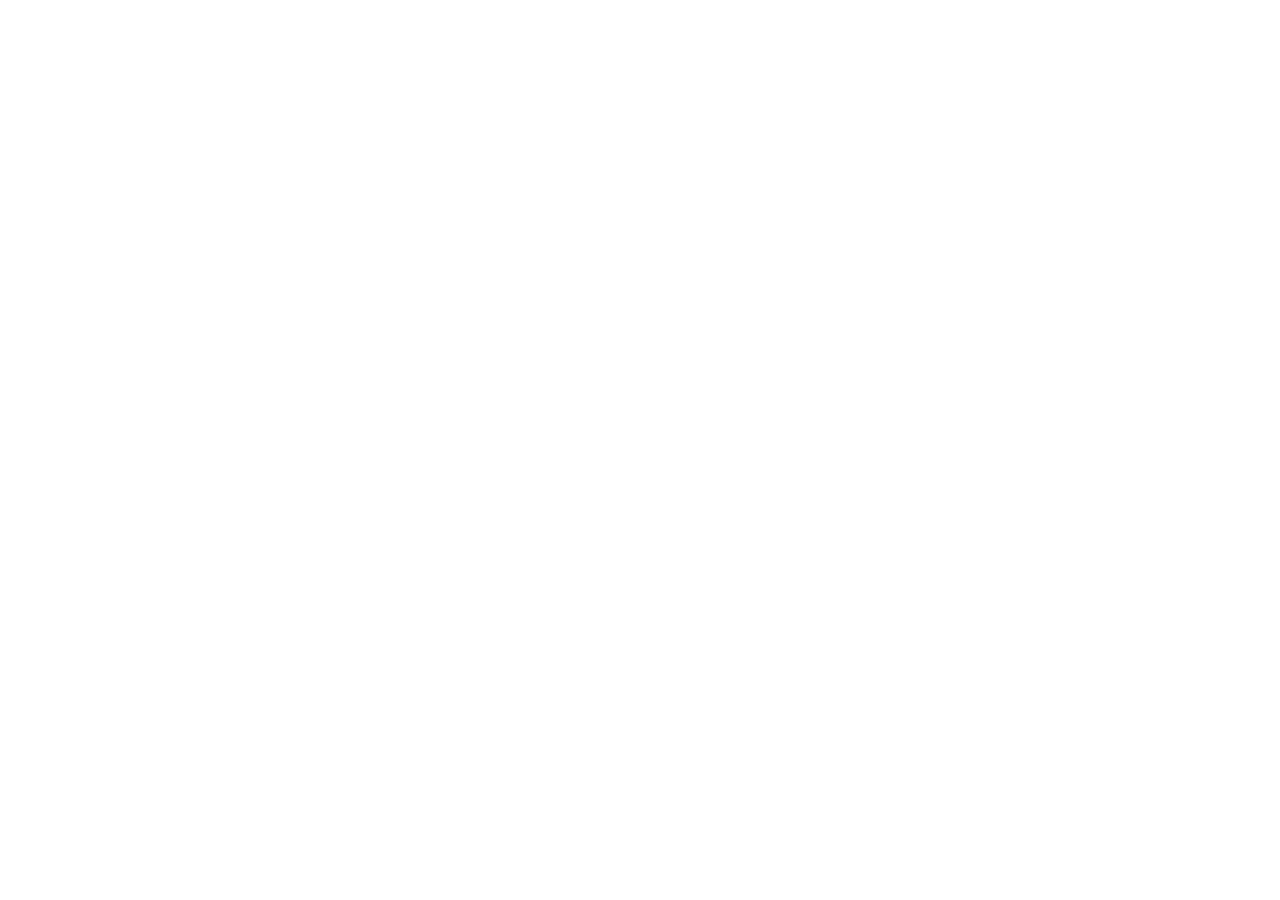
==== commit 79aab3c5: "Grably: https redirect, SEO pack, extra ad slot, OG image" ====
--- a/index.html
+++ b/index.html
@@ -1,15 +1,25 @@
 <!DOCTYPE html>
 <html lang="en">
 <head>
+<script>/* enforce https */if(location.protocol==="http:"&&!/^(localhost|127\.0\.0\.1|\[::1\])$/.test(location.hostname)){location.replace("https://"+location.host+location.pathname+location.search+location.hash);}</script>
 <meta charset="UTF-8">
 <meta name="viewport" content="width=device-width, initial-scale=1.0">
 <title>Grably — YouTube Video Downloader & Clip Maker</title>
 <meta name="description" content="Paste a YouTube link, download the video or audio in seconds. Trim any section on the timeline and save just the clip. Free, no signup, works on any device.">
+<meta name="robots" content="index, follow">
+<meta name="author" content="KPTimes">
 <link rel="canonical" href="https://app.kptimes.in/">
 <meta property="og:title" content="Grably — Paste link. Get the file.">
 <meta property="og:description" content="Download YouTube videos & audio, or trim a clip on the timeline. Free, no signup.">
 <meta property="og:type" content="website">
 <meta property="og:url" content="https://app.kptimes.in/">
+<meta property="og:image" content="https://app.kptimes.in/assets/og-image.png">
+<meta property="og:image:width" content="1200">
+<meta property="og:image:height" content="630">
+<meta name="twitter:card" content="summary_large_image">
+<meta name="twitter:title" content="Grably — Paste link. Get the file.">
+<meta name="twitter:description" content="Download YouTube videos & audio, or trim a clip on the timeline. Free, no signup.">
+<meta name="twitter:image" content="https://app.kptimes.in/assets/og-image.png">
 <meta name="theme-color" content="#0a0c0e">
 <link rel="icon" href="data:image/svg+xml,%3Csvg xmlns='http://www.w3.org/2000/svg' viewBox='0 0 32 32'%3E%3Crect width='32' height='32' rx='7' fill='%230a0c0e'/%3E%3Ccircle cx='16' cy='16' r='6' fill='%23b8ff29'/%3E%3Cpath d='M16 10v12M10 16h12' stroke='%230a0c0e' stroke-width='2.4' stroke-linecap='round'/%3E%3C/svg%3E">
 <link rel="preconnect" href="https://fonts.googleapis.com">
@@ -18,6 +28,13 @@
 <link rel="stylesheet" href="css/tokens.css">
 <link rel="stylesheet" href="css/app.css">
 <script type="application/ld+json">
+{"@context":"https://schema.org","@type":"HowTo","name":"How to download a YouTube video with Grably","description":"Paste a link, pick a format, save the file — or trim a clip on the timeline.","step":[
+{"@type":"HowToStep","position":1,"name":"Paste","text":"Copy the link from YouTube — a video, a Short, anything public — and drop it in the console. youtu.be links work too."},
+{"@type":"HowToStep","position":2,"name":"Pick","text":"Choose MP4 at 1080 / 720 / 480 / 360, or audio-only MP3. Or skip the whole file and mark a clip on the timeline."},
+{"@type":"HowToStep","position":3,"name":"Save","text":"Hit download. The file lands in your device's Downloads folder — on desktop, Android, and iPhone alike."}
+]}
+</script>
+<script type="application/ld+json">
 {"@context":"https://schema.org","@type":"WebApplication","name":"Grably","url":"https://app.kptimes.in/","applicationCategory":"MultimediaApplication","operatingSystem":"Any","offers":{"@type":"Offer","price":"0","priceCurrency":"USD"},"description":"Paste a YouTube link to download the video or audio, or trim a section on the timeline and save the clip."}
 </script>
 <script type="application/ld+json">
@@ -25,7 +42,7 @@
 {"@type":"Question","name":"Is Grably free?","acceptedAnswer":{"@type":"Answer","text":"Yes. No signup, no watermark, no download limits on our side."}},
 {"@type":"Question","name":"Which sites work?","acceptedAnswer":{"@type":"Answer","text":"YouTube first — videos and Shorts. Many other public video pages also work through the same fetch engine."}},
 {"@type":"Question","name":"How does the clip trimmer work?","acceptedAnswer":{"@type":"Answer","text":"Drag the two handles on the timeline to mark your section, preview it, then download just that clip. Cutting happens on your own device — nothing is uploaded anywhere."}},
-{"@type":"Question","name":"Why did a video fail?","acceptedAnswer":{"@type":"Answer","text":"Private, age-restricted, region-locked or DRM-protected videos can't be fetched. The free relay can also be busy at peak times — wait a minute and retry."}},
+{"@type":"Question","name":"Why did a video fail?","acceptedAnswer":{"@type":"Answer","text":"Private, age-restricted, region-locked or DRM-protected videos can't be fetched. If the fetch engine is busy at peak times, wait a minute and retry."}},
 {"@type":"Question","name":"Do you store my downloads?","acceptedAnswer":{"@type":"Answer","text":"No. Files pass through a transient relay and are never stored by us. Your link history stays in your own browser."}}
 ]}
 </script>
@@ -197,6 +214,9 @@
   </div>
 </section>
 
+<!-- in-content ad 2 -->
+<div class="ad-slot"><div class="ad-box tall" id="adIncontent2" data-ad="incontent2">Advertisement</div></div>
+
 <!-- ============ FAQ ============ -->
 <section class="section" id="faq" style="padding-top:0">
   <div class="wrap">
@@ -223,7 +243,7 @@
     <nav aria-label="Footer"><a href="#downloader">Downloader</a><a href="#studio">Clip studio</a><a href="#faq">FAQ</a><a href="https://kptimes.in" rel="noopener">KP Times</a></nav>
     <span>© 2026 KP Times · app.kptimes.in</span>
   </div>
-  <p class="disclaimer">Grably is not affiliated with YouTube, Google, TikTok, Instagram, or X. All trademarks belong to their owners. Files are fetched through a third-party public relay; availability depends on the source and your region. For rights complaints, contact the site operator via kptimes.in.</p>
+  <p class="disclaimer">Grably is not affiliated with YouTube, Google, TikTok, Instagram, or X. All trademarks belong to their owners. Files are fetched through our private relay and are never stored. For rights complaints, contact the site operator via kptimes.in.</p>
 </footer>
 </main>
 
@@ -232,5 +252,6 @@
 <script src="js/config.js"></script>
 <script src="js/app.js"></script>
 <script src="js/clip.js"></script>
+<script src="js/ads.js"></script>
 </body>
 </html>
